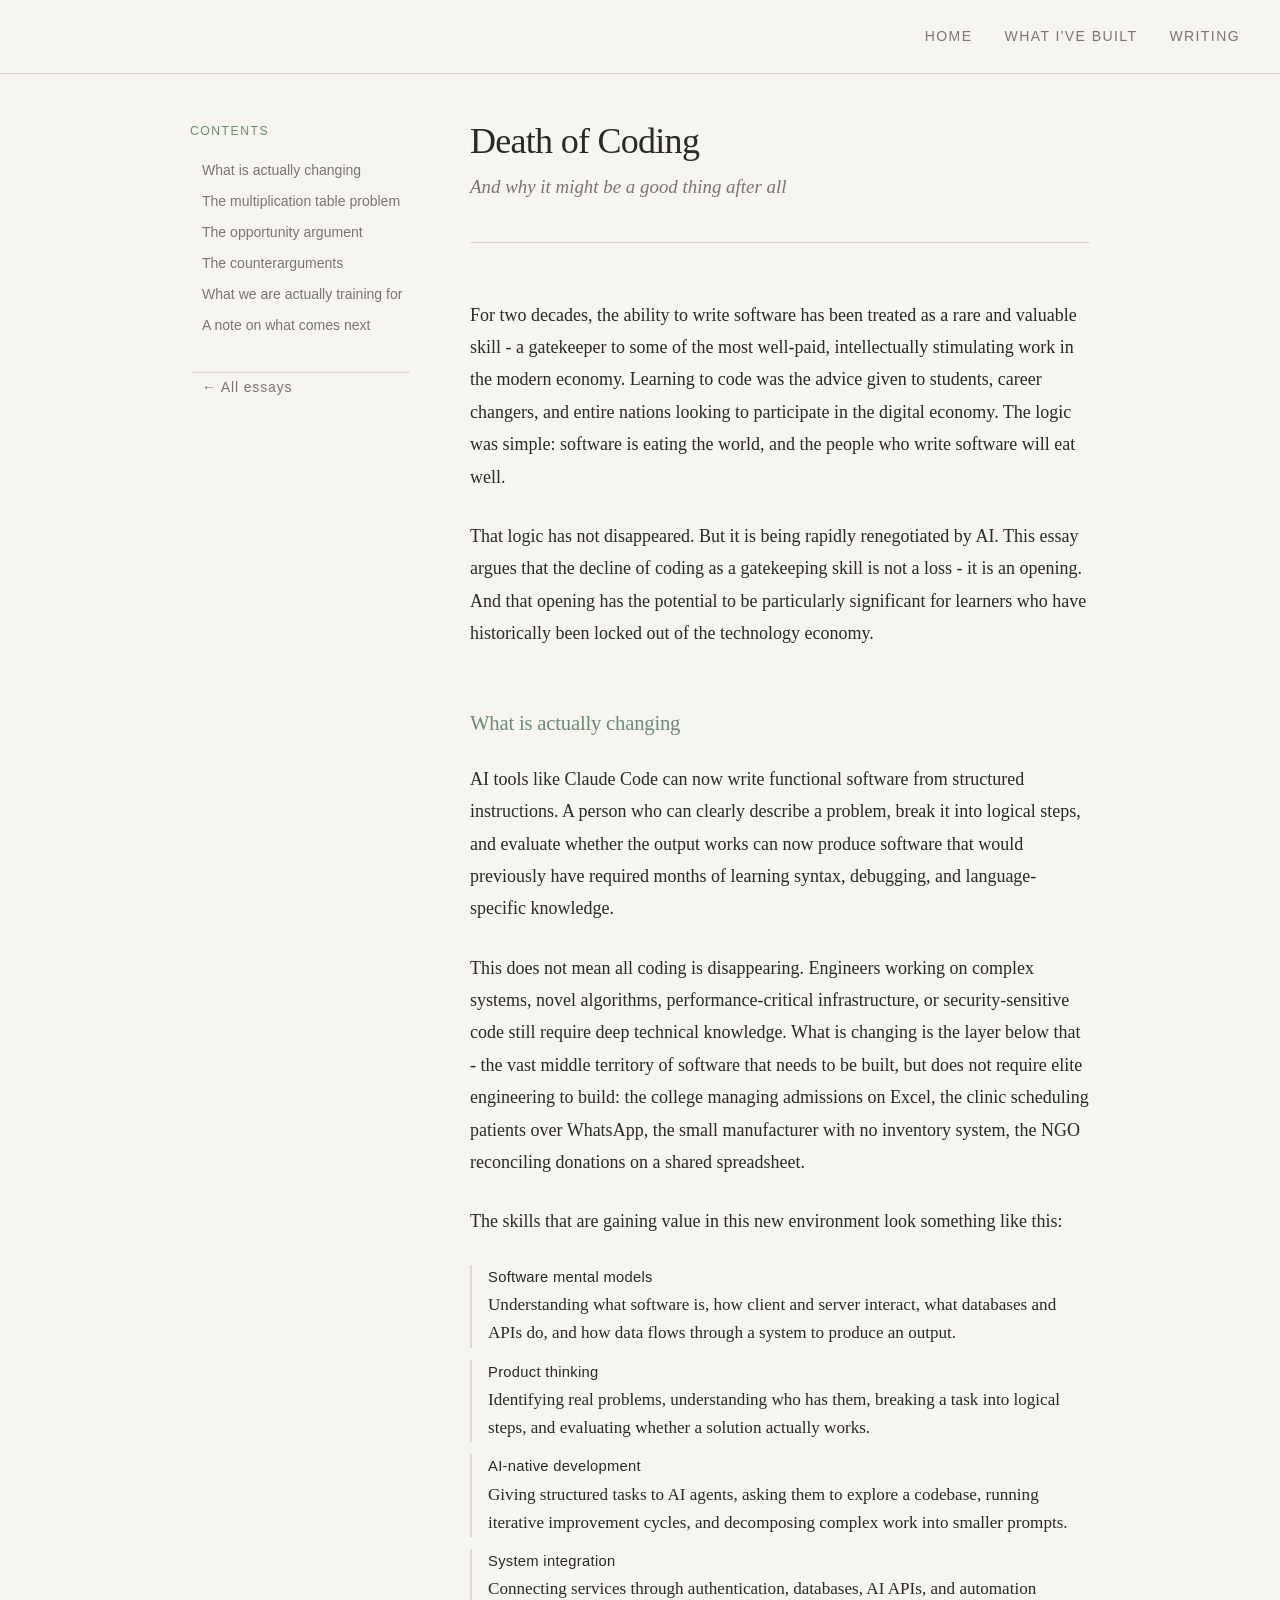
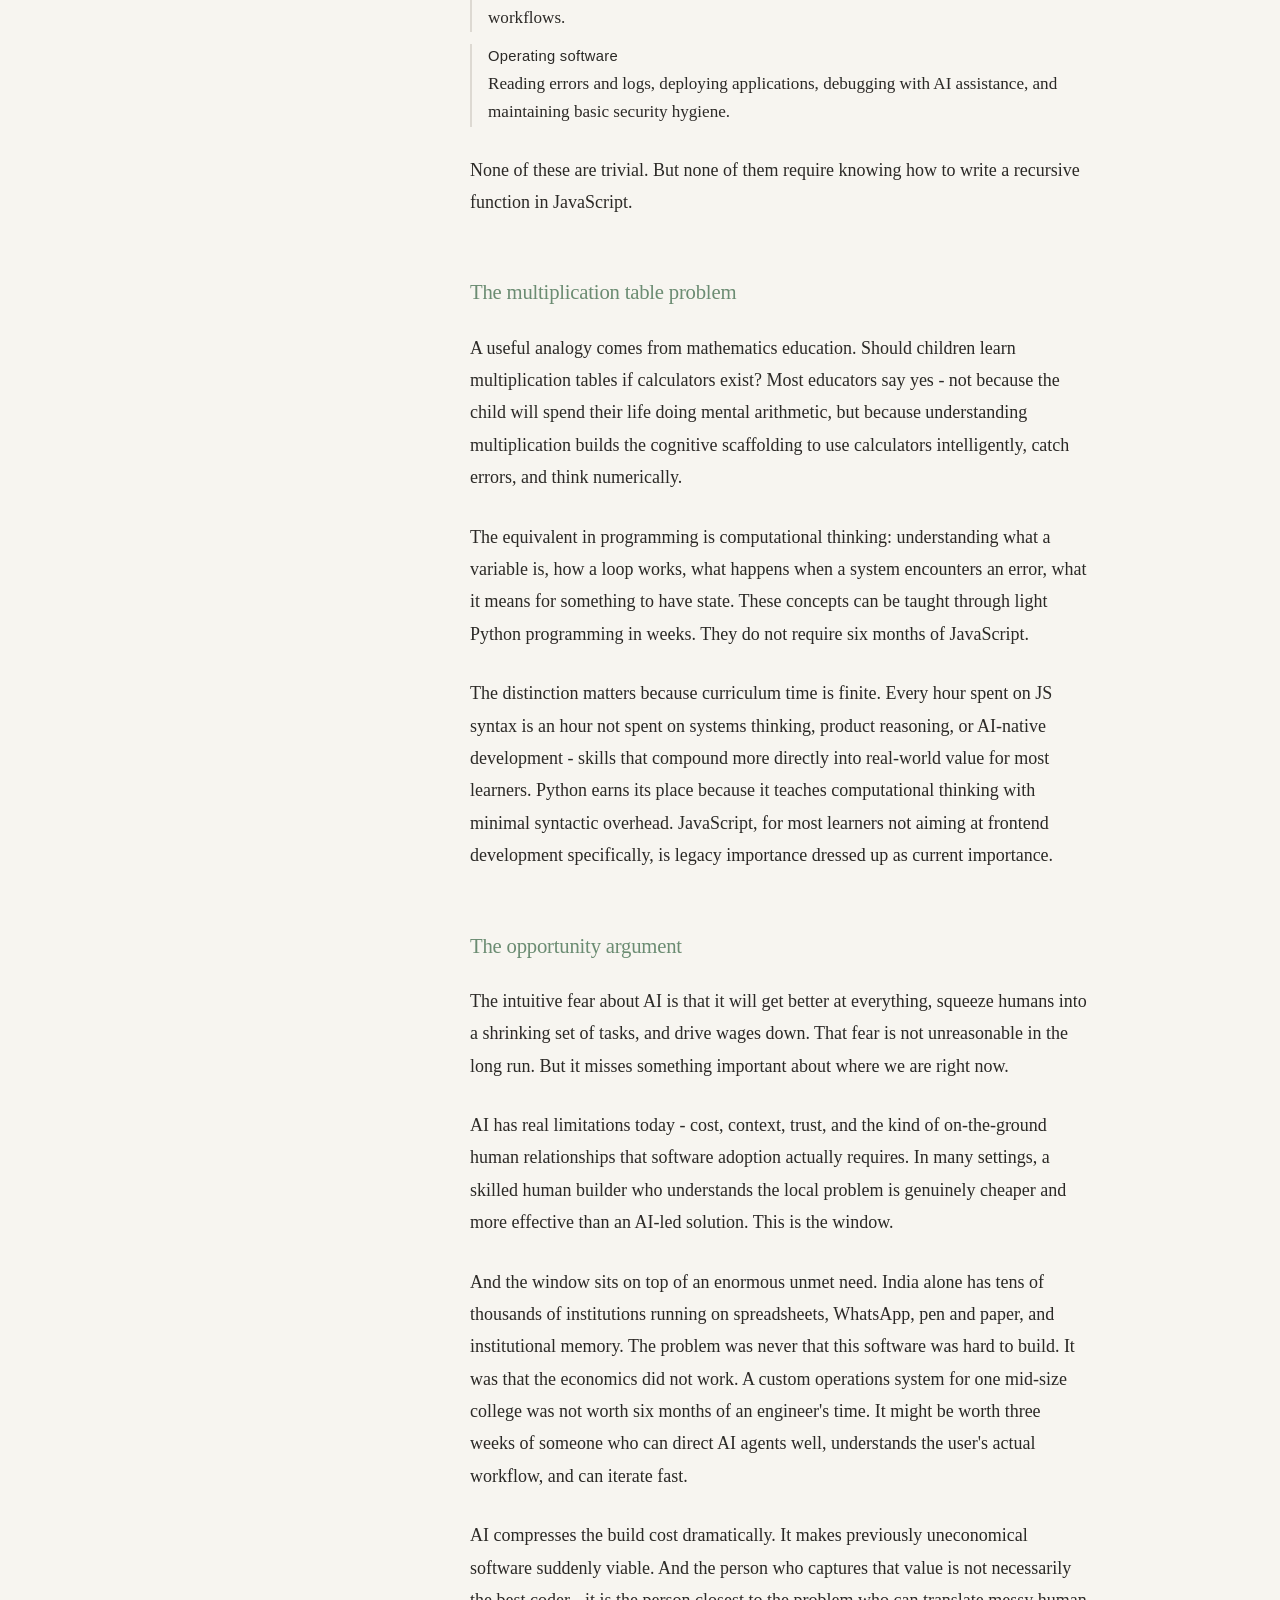
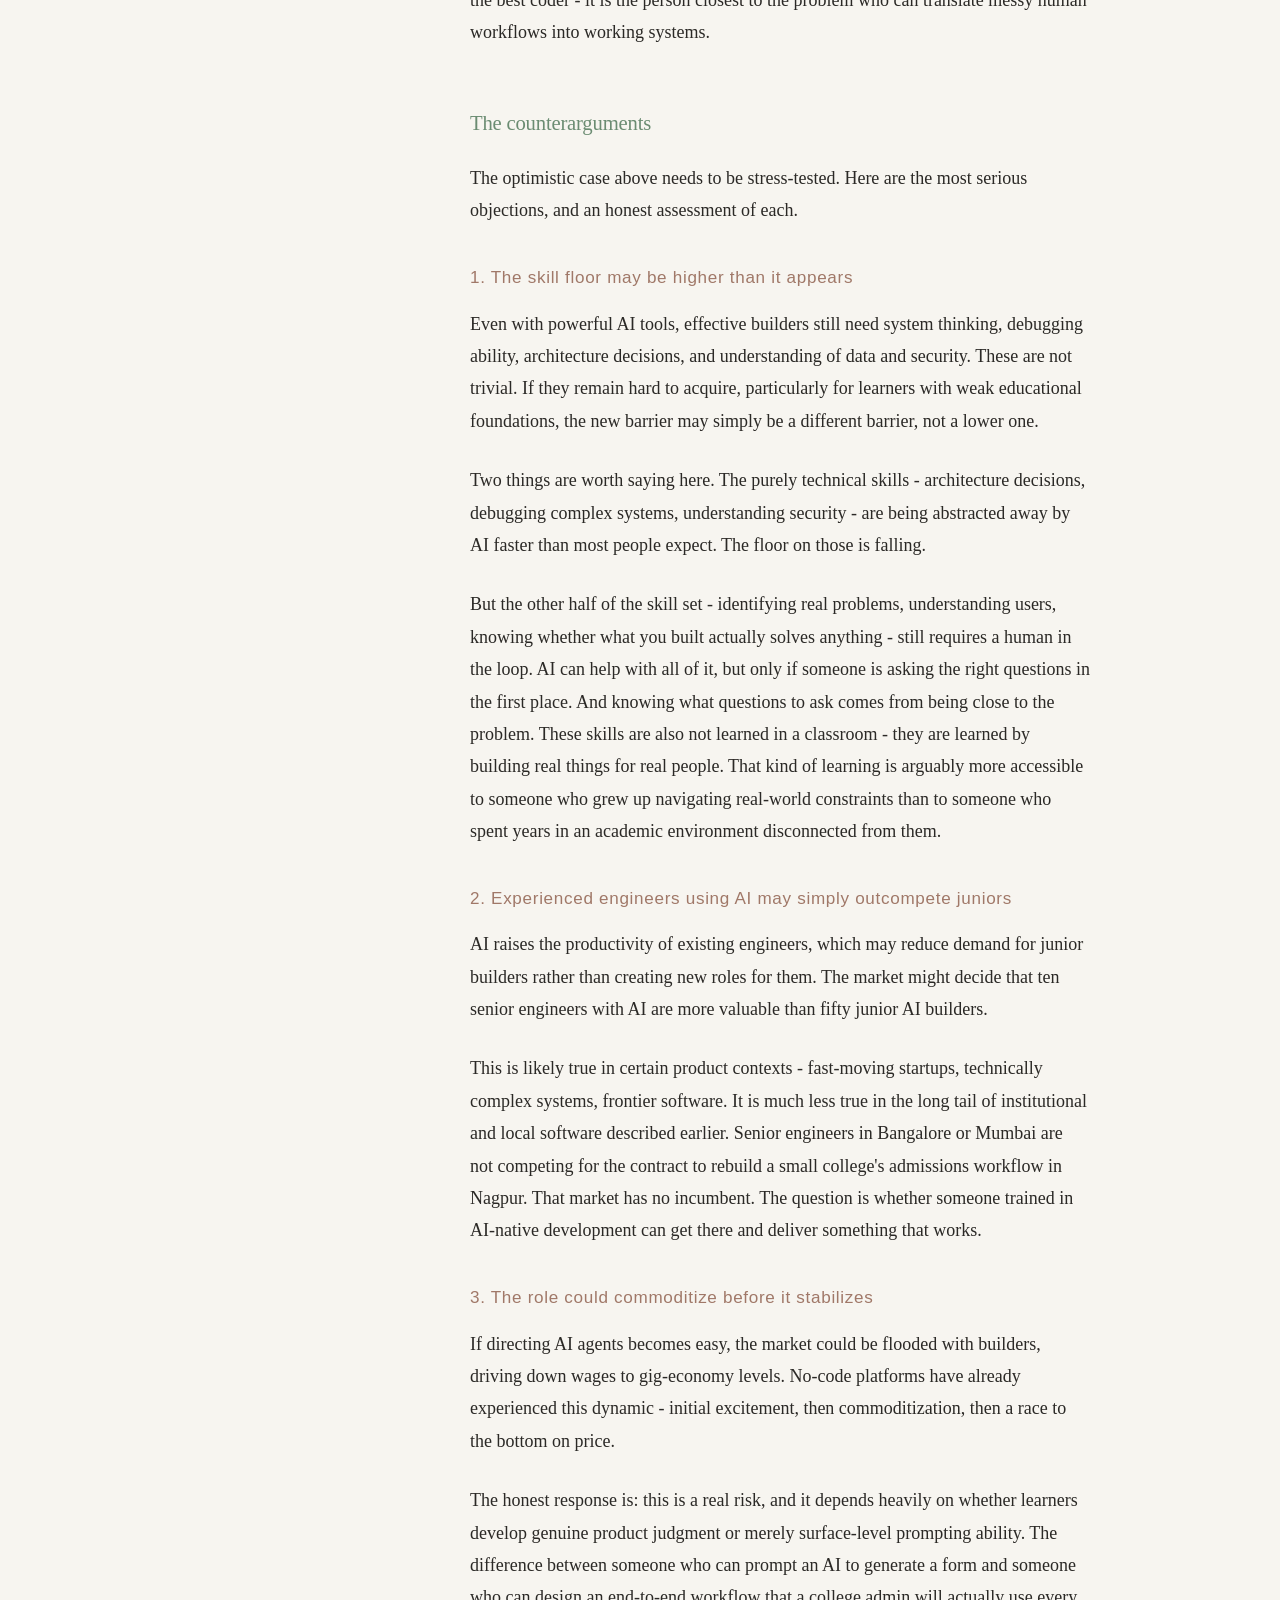
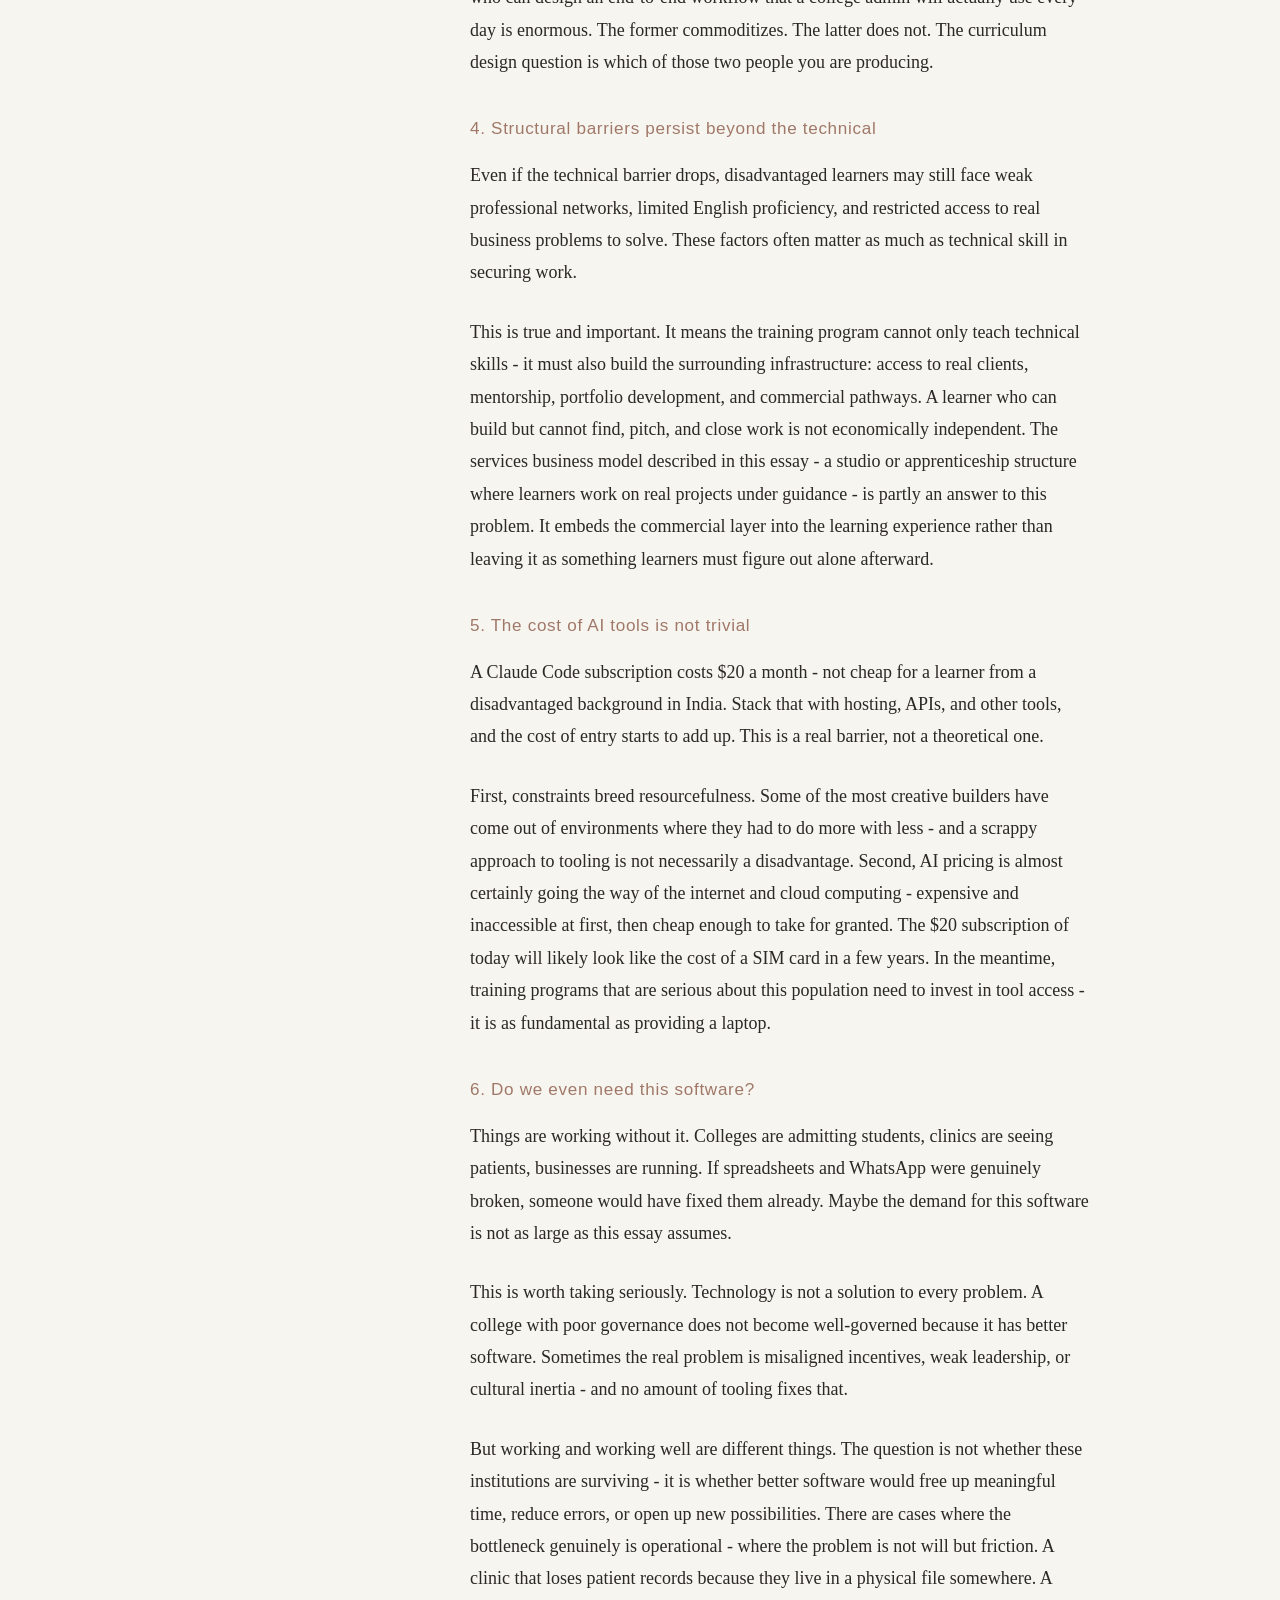
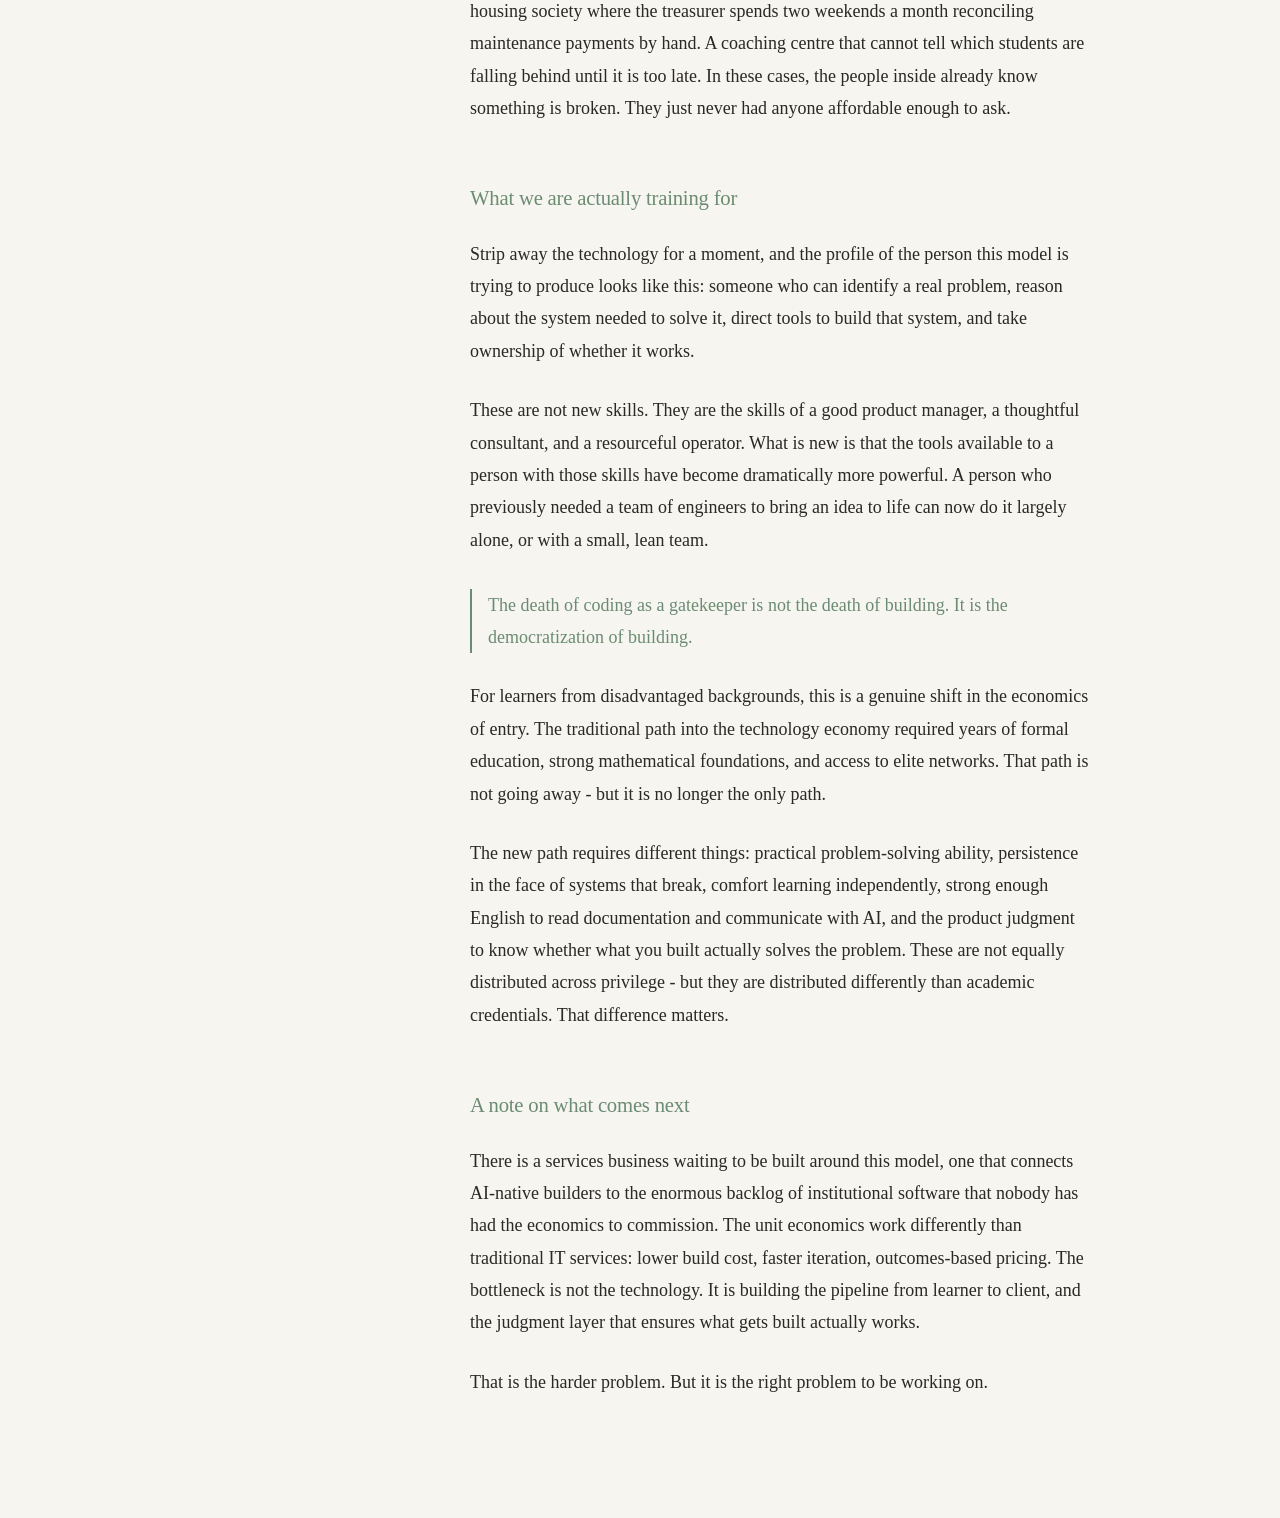
==== writing/death-of-coding.html @ 7e796b21 "Add Writing section with Death of Coding essay - Replace Coming Soon placeholder with essay listing " ====
<!DOCTYPE html>
<html lang="en">
<head>
  <meta charset="UTF-8" />
  <meta name="viewport" content="width=device-width, initial-scale=1.0" />
  <title>Death of Coding - Gayathri Meka</title>
  <link rel="icon" href="data:image/svg+xml,<svg xmlns='http://www.w3.org/2000/svg' viewBox='0 0 100 100'><text y='.9em' font-size='90'>🌏</text></svg>" />
  <style>
    *, *::before, *::after {
      box-sizing: border-box;
      margin: 0;
      padding: 0;
    }

    :root {
      --bg:        #F7F5F0;
      --text:      #2B2926;
      --muted:     #7A7570;
      --accent:    #6B8C72;
      --rule:      #DDD9D2;
      --toc-width: 220px;
      --content-max: 680px;
    }

    html {
      font-size: 18px;
      background: var(--bg);
      color: var(--text);
    }

    body {
      font-family: Georgia, 'Times New Roman', serif;
      line-height: 1.8;
    }

    /* Nav */
    nav {
      position: fixed;
      top: 0;
      left: 0;
      right: 0;
      display: flex;
      justify-content: flex-end;
      align-items: center;
      gap: 32px;
      padding: 24px 40px;
      background: var(--bg);
      border-bottom: 1px solid var(--rule);
      z-index: 100;
    }

    nav a {
      font-family: -apple-system, BlinkMacSystemFont, 'Segoe UI', sans-serif;
      font-size: 0.78rem;
      letter-spacing: 0.1em;
      text-transform: uppercase;
      color: var(--muted);
      text-decoration: none;
      transition: color 0.15s;
    }

    nav a:hover { color: var(--text); }

    .hamburger {
      display: none;
      flex-direction: column;
      gap: 5px;
      cursor: pointer;
      background: none;
      border: none;
      padding: 4px;
    }

    .hamburger span {
      display: block;
      width: 22px;
      height: 1.5px;
      background: var(--text);
      transition: transform 0.2s, opacity 0.2s;
    }

    .hamburger.open span:nth-child(1) { transform: translateY(6.5px) rotate(45deg); }
    .hamburger.open span:nth-child(2) { opacity: 0; }
    .hamburger.open span:nth-child(3) { transform: translateY(-6.5px) rotate(-45deg); }

    .mobile-menu {
      display: none;
      position: fixed;
      top: 0; left: 0; right: 0; bottom: 0;
      background: var(--bg);
      z-index: 99;
      flex-direction: column;
      align-items: center;
      justify-content: center;
      gap: 40px;
    }

    .mobile-menu.open { display: flex; }

    .mobile-menu a {
      font-family: -apple-system, BlinkMacSystemFont, 'Segoe UI', sans-serif;
      font-size: 1.1rem;
      letter-spacing: 0.1em;
      text-transform: uppercase;
      color: var(--muted);
      text-decoration: none;
      transition: color 0.15s;
    }

    .mobile-menu a:hover { color: var(--text); }

    /* Layout */
    .essay-layout {
      display: flex;
      align-items: flex-start;
      max-width: calc(var(--toc-width) + var(--content-max) + 80px);
      margin: 0 auto;
      padding: 120px 40px 120px;
      gap: 60px;
    }

    /* TOC sidebar */
    .toc {
      flex: 0 0 var(--toc-width);
      position: sticky;
      top: 92px;
      max-height: calc(100vh - 112px);
      overflow-y: auto;
    }

    .toc-label {
      font-family: -apple-system, BlinkMacSystemFont, 'Segoe UI', sans-serif;
      font-size: 0.68rem;
      letter-spacing: 0.12em;
      text-transform: uppercase;
      color: var(--accent);
      margin-bottom: 14px;
    }

    .toc ol {
      list-style: none;
      display: flex;
      flex-direction: column;
      gap: 2px;
    }

    .toc a {
      font-family: -apple-system, BlinkMacSystemFont, 'Segoe UI', sans-serif;
      font-size: 0.78rem;
      line-height: 1.5;
      color: var(--muted);
      text-decoration: none;
      display: block;
      padding: 4px 0 4px 10px;
      border-left: 2px solid transparent;
      transition: color 0.15s, border-color 0.15s;
    }

    .toc a:hover { color: var(--text); }

    .toc a.active {
      color: var(--text);
      border-left-color: var(--accent);
    }

    .toc-back {
      display: block;
      font-family: -apple-system, BlinkMacSystemFont, 'Segoe UI', sans-serif;
      font-size: 0.72rem;
      letter-spacing: 0.06em;
      color: var(--muted);
      text-decoration: none;
      margin-top: 32px;
      padding-top: 96px;
      border-top: 1px solid var(--rule);
      transition: color 0.15s;
    }

    .toc-back:hover { color: var(--text); }

    /* Article */
    article {
      flex: 1;
      min-width: 0;
      max-width: var(--content-max);
    }

    .essay-header {
      margin-bottom: 56px;
      padding-bottom: 40px;
      border-bottom: 1px solid var(--rule);
    }

    .essay-header h1 {
      font-size: 2rem;
      font-weight: normal;
      letter-spacing: -0.02em;
      color: var(--text);
      line-height: 1.2;
      margin-bottom: 10px;
    }

    .essay-header .essay-subtitle {
      font-size: 1.05rem;
      color: var(--muted);
      font-style: italic;
      line-height: 1.5;
    }

    /* Body copy */
    .essay-body h2 {
      font-size: 1.15rem;
      font-weight: normal;
      letter-spacing: -0.01em;
      color: var(--accent);
      margin-top: 56px;
      margin-bottom: 20px;
      scroll-margin-top: 100px;
    }

    .essay-body h3 {
      font-family: -apple-system, BlinkMacSystemFont, 'Segoe UI', sans-serif;
      font-size: 0.95rem;
      font-weight: 500;
      letter-spacing: 0.04em;
      color: #A07868;
      margin-top: 36px;
      margin-bottom: 14px;
      scroll-margin-top: 100px;
    }

    .essay-body p {
      margin-bottom: 1.5em;
      color: var(--text);
    }

    .essay-body p:last-child { margin-bottom: 0; }

    .essay-body a {
      color: var(--accent);
      text-decoration: none;
      border-bottom: 1px solid var(--rule);
      transition: border-color 0.15s;
    }

    .essay-body a:hover { border-color: var(--accent); }

    .skill-list {
      list-style: none;
      margin: 0 0 1.5em 0;
      display: flex;
      flex-direction: column;
      gap: 12px;
    }

    .skill-list li {
      padding-left: 16px;
      border-left: 2px solid var(--rule);
      font-size: 0.95rem;
      color: var(--text);
      line-height: 1.65;
    }

    .pullquote {
      padding-left: 16px;
      border-left: 2px solid var(--accent);
      color: var(--accent) !important;
      margin: 1.8em 0;
    }

    .skill-list strong {
      font-family: -apple-system, BlinkMacSystemFont, 'Segoe UI', sans-serif;
      font-size: 0.82rem;
      font-weight: 500;
      letter-spacing: 0.02em;
      display: block;
      margin-bottom: 2px;
      color: var(--text);
    }

    /* Mobile */
    @media (max-width: 860px) {
      .toc { display: none; }

      .essay-layout {
        padding: 100px 24px 80px;
        gap: 0;
      }

      .essay-header h1 { font-size: 1.6rem; }
    }

    @media (max-width: 600px) {
      nav { padding: 20px 24px; }
      nav a:not(.hamburger) { display: none; }
      .hamburger { display: flex; }
      .essay-layout { padding: 88px 20px 80px; }
    }
  </style>
</head>
<body>

  <nav>
    <a href="../index.html">Home</a>
    <a href="../index.html" onclick="sessionStorage.setItem('page','built')">What I've Built</a>
    <a href="../index.html" onclick="sessionStorage.setItem('page','writing')" class="active">Writing</a>
    <button class="hamburger" onclick="toggleMenu()" aria-label="Menu">
      <span></span><span></span><span></span>
    </button>
  </nav>

  <div class="mobile-menu" id="mobileMenu">
    <a href="../index.html" onclick="toggleMenu()">Home</a>
    <a href="../index.html" onclick="sessionStorage.setItem('page','built'); toggleMenu()">What I've Built</a>
    <a href="../index.html" onclick="sessionStorage.setItem('page','writing'); toggleMenu()" class="active">Writing</a>
  </div>

  <div class="essay-layout">

    <aside class="toc" aria-label="Table of contents">
      <p class="toc-label">Contents</p>
      <ol>
        <li><a href="#what-is-changing">What is actually changing</a></li>
        <li><a href="#multiplication">The multiplication table problem</a></li>
        <li><a href="#opportunity">The opportunity argument</a></li>
        <li><a href="#counterarguments">The counterarguments</a></li>
        <li><a href="#training-for">What we are actually training for</a></li>
        <li><a href="#what-comes-next">A note on what comes next</a></li>
      </ol>
      <a class="toc-back" href="../index.html" onclick="sessionStorage.setItem('page','writing')">&#8592; All essays</a>
    </aside>

    <article>
      <header class="essay-header">
        <h1>Death of Coding</h1>
        <p class="essay-subtitle">And why it might be a good thing after all</p>
      </header>

      <div class="essay-body">

        <p>For two decades, the ability to write software has been treated as a rare and valuable skill - a gatekeeper to some of the most well-paid, intellectually stimulating work in the modern economy. Learning to code was the advice given to students, career changers, and entire nations looking to participate in the digital economy. The logic was simple: software is eating the world, and the people who write software will eat well.</p>

        <p>That logic has not disappeared. But it is being rapidly renegotiated by AI. This essay argues that the decline of coding as a gatekeeping skill is not a loss - it is an opening. And that opening has the potential to be particularly significant for learners who have historically been locked out of the technology economy.</p>

        <h2 id="what-is-changing">What is actually changing</h2>

        <p>AI tools like Claude Code can now write functional software from structured instructions. A person who can clearly describe a problem, break it into logical steps, and evaluate whether the output works can now produce software that would previously have required months of learning syntax, debugging, and language-specific knowledge.</p>

        <p>This does not mean all coding is disappearing. Engineers working on complex systems, novel algorithms, performance-critical infrastructure, or security-sensitive code still require deep technical knowledge. What is changing is the layer below that - the vast middle territory of software that needs to be built, but does not require elite engineering to build: the college managing admissions on Excel, the clinic scheduling patients over WhatsApp, the small manufacturer with no inventory system, the NGO reconciling donations on a shared spreadsheet.</p>

        <p>The skills that are gaining value in this new environment look something like this:</p>

        <ul class="skill-list">
          <li><strong>Software mental models</strong> Understanding what software is, how client and server interact, what databases and APIs do, and how data flows through a system to produce an output.</li>
          <li><strong>Product thinking</strong> Identifying real problems, understanding who has them, breaking a task into logical steps, and evaluating whether a solution actually works.</li>
          <li><strong>AI-native development</strong> Giving structured tasks to AI agents, asking them to explore a codebase, running iterative improvement cycles, and decomposing complex work into smaller prompts.</li>
          <li><strong>System integration</strong> Connecting services through authentication, databases, AI APIs, and automation workflows.</li>
          <li><strong>Operating software</strong> Reading errors and logs, deploying applications, debugging with AI assistance, and maintaining basic security hygiene.</li>
        </ul>

        <p>None of these are trivial. But none of them require knowing how to write a recursive function in JavaScript.</p>

        <h2 id="multiplication">The multiplication table problem</h2>

        <p>A useful analogy comes from mathematics education. Should children learn multiplication tables if calculators exist? Most educators say yes - not because the child will spend their life doing mental arithmetic, but because understanding multiplication builds the cognitive scaffolding to use calculators intelligently, catch errors, and think numerically.</p>

        <p>The equivalent in programming is computational thinking: understanding what a variable is, how a loop works, what happens when a system encounters an error, what it means for something to have state. These concepts can be taught through light Python programming in weeks. They do not require six months of JavaScript.</p>

        <p>The distinction matters because curriculum time is finite. Every hour spent on JS syntax is an hour not spent on systems thinking, product reasoning, or AI-native development - skills that compound more directly into real-world value for most learners. Python earns its place because it teaches computational thinking with minimal syntactic overhead. JavaScript, for most learners not aiming at frontend development specifically, is legacy importance dressed up as current importance.</p>

        <h2 id="opportunity">The opportunity argument</h2>

        <p>The intuitive fear about AI is that it will get better at everything, squeeze humans into a shrinking set of tasks, and drive wages down. That fear is not unreasonable in the long run. But it misses something important about where we are right now.</p>

        <p>AI has real limitations today - cost, context, trust, and the kind of on-the-ground human relationships that software adoption actually requires. In many settings, a skilled human builder who understands the local problem is genuinely cheaper and more effective than an AI-led solution. This is the window.</p>

        <p>And the window sits on top of an enormous unmet need. India alone has tens of thousands of institutions running on spreadsheets, WhatsApp, pen and paper, and institutional memory. The problem was never that this software was hard to build. It was that the economics did not work. A custom operations system for one mid-size college was not worth six months of an engineer's time. It might be worth three weeks of someone who can direct AI agents well, understands the user's actual workflow, and can iterate fast.</p>

        <p>AI compresses the build cost dramatically. It makes previously uneconomical software suddenly viable. And the person who captures that value is not necessarily the best coder - it is the person closest to the problem who can translate messy human workflows into working systems.</p>

        <h2 id="counterarguments">The counterarguments</h2>

        <p>The optimistic case above needs to be stress-tested. Here are the most serious objections, and an honest assessment of each.</p>

        <h3>1. The skill floor may be higher than it appears</h3>

        <p>Even with powerful AI tools, effective builders still need system thinking, debugging ability, architecture decisions, and understanding of data and security. These are not trivial. If they remain hard to acquire, particularly for learners with weak educational foundations, the new barrier may simply be a different barrier, not a lower one.</p>

        <p>Two things are worth saying here. The purely technical skills - architecture decisions, debugging complex systems, understanding security - are being abstracted away by AI faster than most people expect. The floor on those is falling.</p>

        <p>But the other half of the skill set - identifying real problems, understanding users, knowing whether what you built actually solves anything - still requires a human in the loop. AI can help with all of it, but only if someone is asking the right questions in the first place. And knowing what questions to ask comes from being close to the problem. These skills are also not learned in a classroom - they are learned by building real things for real people. That kind of learning is arguably more accessible to someone who grew up navigating real-world constraints than to someone who spent years in an academic environment disconnected from them.</p>

        <h3>2. Experienced engineers using AI may simply outcompete juniors</h3>

        <p>AI raises the productivity of existing engineers, which may reduce demand for junior builders rather than creating new roles for them. The market might decide that ten senior engineers with AI are more valuable than fifty junior AI builders.</p>

        <p>This is likely true in certain product contexts - fast-moving startups, technically complex systems, frontier software. It is much less true in the long tail of institutional and local software described earlier. Senior engineers in Bangalore or Mumbai are not competing for the contract to rebuild a small college's admissions workflow in Nagpur. That market has no incumbent. The question is whether someone trained in AI-native development can get there and deliver something that works.</p>

        <h3>3. The role could commoditize before it stabilizes</h3>

        <p>If directing AI agents becomes easy, the market could be flooded with builders, driving down wages to gig-economy levels. No-code platforms have already experienced this dynamic - initial excitement, then commoditization, then a race to the bottom on price.</p>

        <p>The honest response is: this is a real risk, and it depends heavily on whether learners develop genuine product judgment or merely surface-level prompting ability. The difference between someone who can prompt an AI to generate a form and someone who can design an end-to-end workflow that a college admin will actually use every day is enormous. The former commoditizes. The latter does not. The curriculum design question is which of those two people you are producing.</p>

        <h3>4. Structural barriers persist beyond the technical</h3>

        <p>Even if the technical barrier drops, disadvantaged learners may still face weak professional networks, limited English proficiency, and restricted access to real business problems to solve. These factors often matter as much as technical skill in securing work.</p>

        <p>This is true and important. It means the training program cannot only teach technical skills - it must also build the surrounding infrastructure: access to real clients, mentorship, portfolio development, and commercial pathways. A learner who can build but cannot find, pitch, and close work is not economically independent. The services business model described in this essay - a studio or apprenticeship structure where learners work on real projects under guidance - is partly an answer to this problem. It embeds the commercial layer into the learning experience rather than leaving it as something learners must figure out alone afterward.</p>

        <h3>5. The cost of AI tools is not trivial</h3>

        <p>A Claude Code subscription costs $20 a month - not cheap for a learner from a disadvantaged background in India. Stack that with hosting, APIs, and other tools, and the cost of entry starts to add up. This is a real barrier, not a theoretical one.</p>

        <p>First, constraints breed resourcefulness. Some of the most creative builders have come out of environments where they had to do more with less - and a scrappy approach to tooling is not necessarily a disadvantage. Second, AI pricing is almost certainly going the way of the internet and cloud computing - expensive and inaccessible at first, then cheap enough to take for granted. The $20 subscription of today will likely look like the cost of a SIM card in a few years. In the meantime, training programs that are serious about this population need to invest in tool access - it is as fundamental as providing a laptop.</p>

        <h3>6. Do we even need this software?</h3>

        <p>Things are working without it. Colleges are admitting students, clinics are seeing patients, businesses are running. If spreadsheets and WhatsApp were genuinely broken, someone would have fixed them already. Maybe the demand for this software is not as large as this essay assumes.</p>

        <p>This is worth taking seriously. Technology is not a solution to every problem. A college with poor governance does not become well-governed because it has better software. Sometimes the real problem is misaligned incentives, weak leadership, or cultural inertia - and no amount of tooling fixes that.</p>

        <p>But working and working well are different things. The question is not whether these institutions are surviving - it is whether better software would free up meaningful time, reduce errors, or open up new possibilities. There are cases where the bottleneck genuinely is operational - where the problem is not will but friction. A clinic that loses patient records because they live in a physical file somewhere. A housing society where the treasurer spends two weekends a month reconciling maintenance payments by hand. A coaching centre that cannot tell which students are falling behind until it is too late. In these cases, the people inside already know something is broken. They just never had anyone affordable enough to ask.</p>

        <h2 id="training-for">What we are actually training for</h2>

        <p>Strip away the technology for a moment, and the profile of the person this model is trying to produce looks like this: someone who can identify a real problem, reason about the system needed to solve it, direct tools to build that system, and take ownership of whether it works.</p>

        <p>These are not new skills. They are the skills of a good product manager, a thoughtful consultant, and a resourceful operator. What is new is that the tools available to a person with those skills have become dramatically more powerful. A person who previously needed a team of engineers to bring an idea to life can now do it largely alone, or with a small, lean team.</p>

        <p class="pullquote">The death of coding as a gatekeeper is not the death of building. It is the democratization of building.</p>

        <p>For learners from disadvantaged backgrounds, this is a genuine shift in the economics of entry. The traditional path into the technology economy required years of formal education, strong mathematical foundations, and access to elite networks. That path is not going away - but it is no longer the only path.</p>

        <p>The new path requires different things: practical problem-solving ability, persistence in the face of systems that break, comfort learning independently, strong enough English to read documentation and communicate with AI, and the product judgment to know whether what you built actually solves the problem. These are not equally distributed across privilege - but they are distributed differently than academic credentials. That difference matters.</p>

        <h2 id="what-comes-next">A note on what comes next</h2>

        <p>There is a services business waiting to be built around this model, one that connects AI-native builders to the enormous backlog of institutional software that nobody has had the economics to commission. The unit economics work differently than traditional IT services: lower build cost, faster iteration, outcomes-based pricing. The bottleneck is not the technology. It is building the pipeline from learner to client, and the judgment layer that ensures what gets built actually works.</p>

        <p>That is the harder problem. But it is the right problem to be working on.</p>

      </div>
    </article>

  </div>

  <script>
    function toggleMenu() {
      document.getElementById('mobileMenu').classList.toggle('open');
      document.querySelector('.hamburger').classList.toggle('open');
    }

    // Active TOC section on scroll
    const sections = document.querySelectorAll('.essay-body h2[id]');
    const tocLinks = document.querySelectorAll('.toc a[href^="#"]');

    function updateActiveToc() {
      let current = null;
      sections.forEach(section => {
        if (section.getBoundingClientRect().top <= 120) current = section.id;
      });
      tocLinks.forEach(link => {
        link.classList.toggle('active', link.getAttribute('href') === '#' + current);
      });
    }

    window.addEventListener('scroll', updateActiveToc, { passive: true });
    updateActiveToc();

    tocLinks.forEach(link => {
      link.addEventListener('click', e => {
        const target = document.getElementById(link.getAttribute('href').slice(1));
        if (target) { e.preventDefault(); target.scrollIntoView({ behavior: 'smooth', block: 'start' }); }
      });
    });
  </script>

</body>
</html>
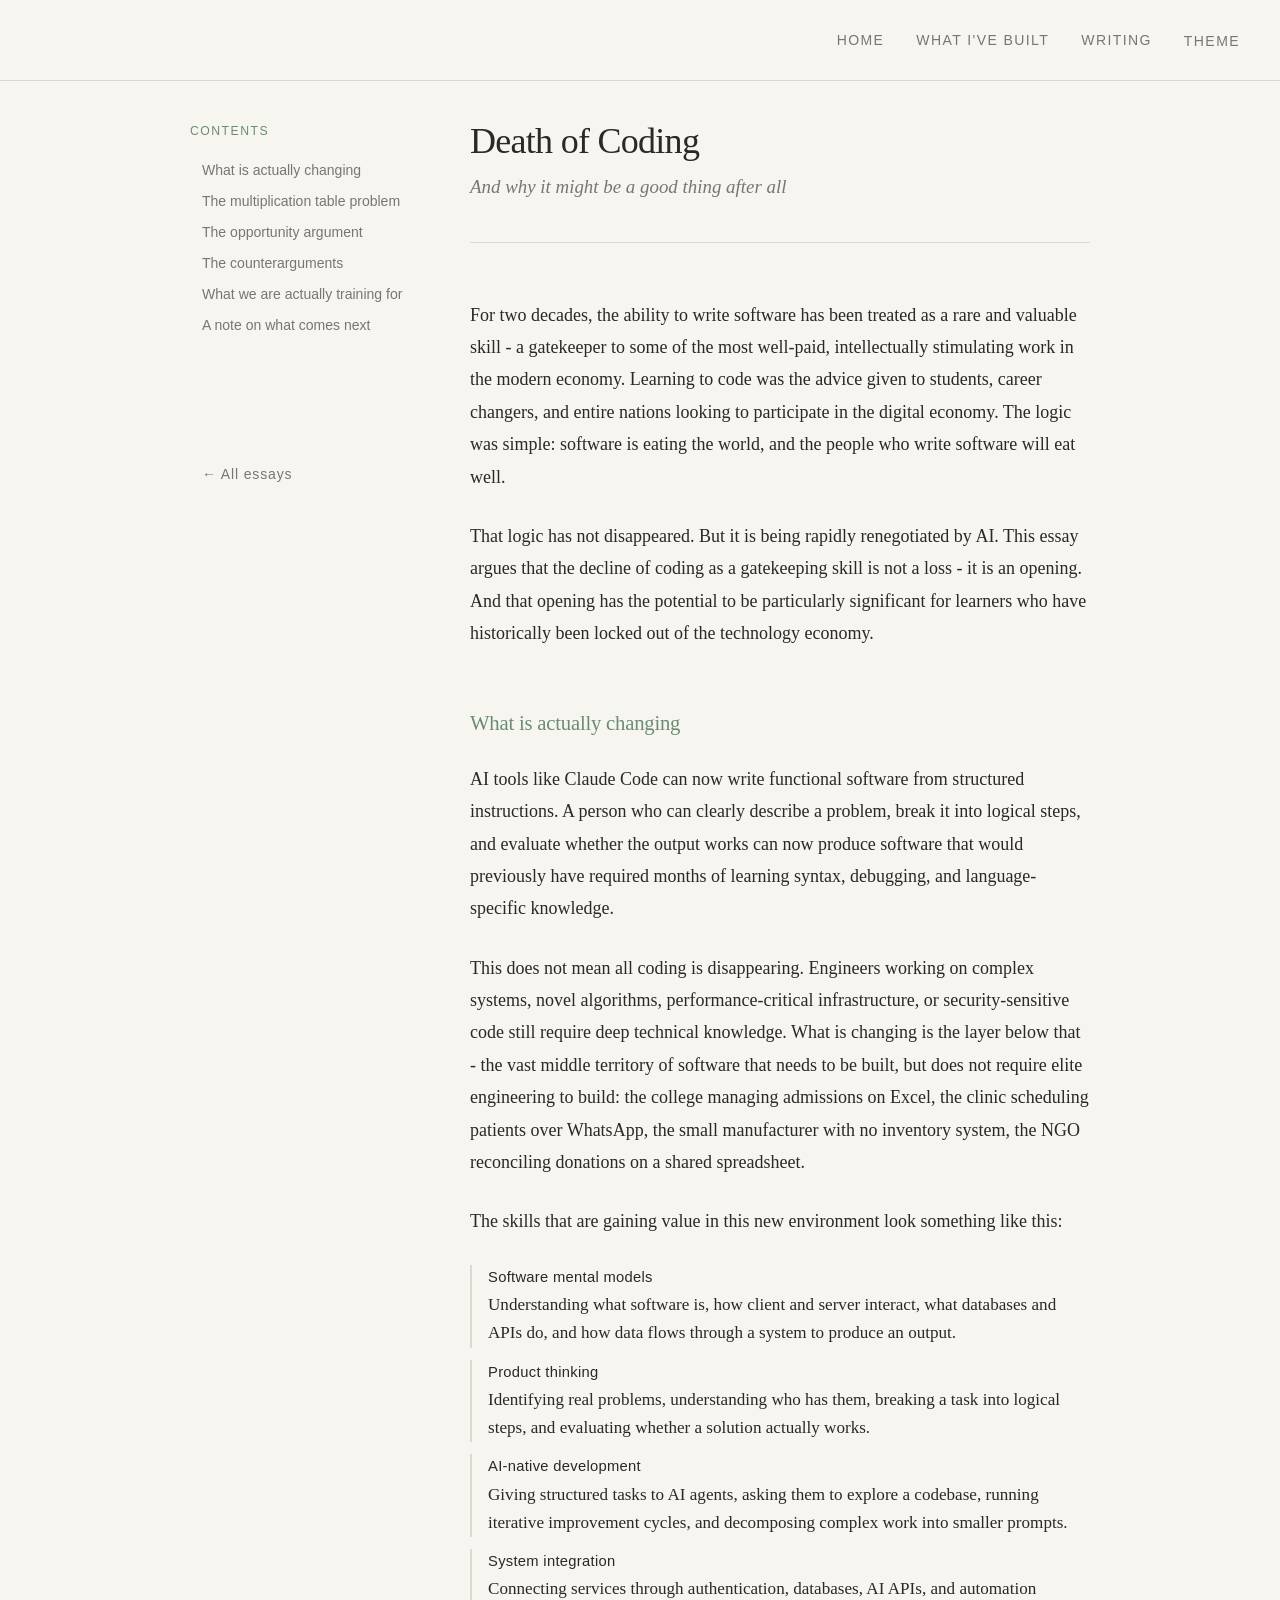
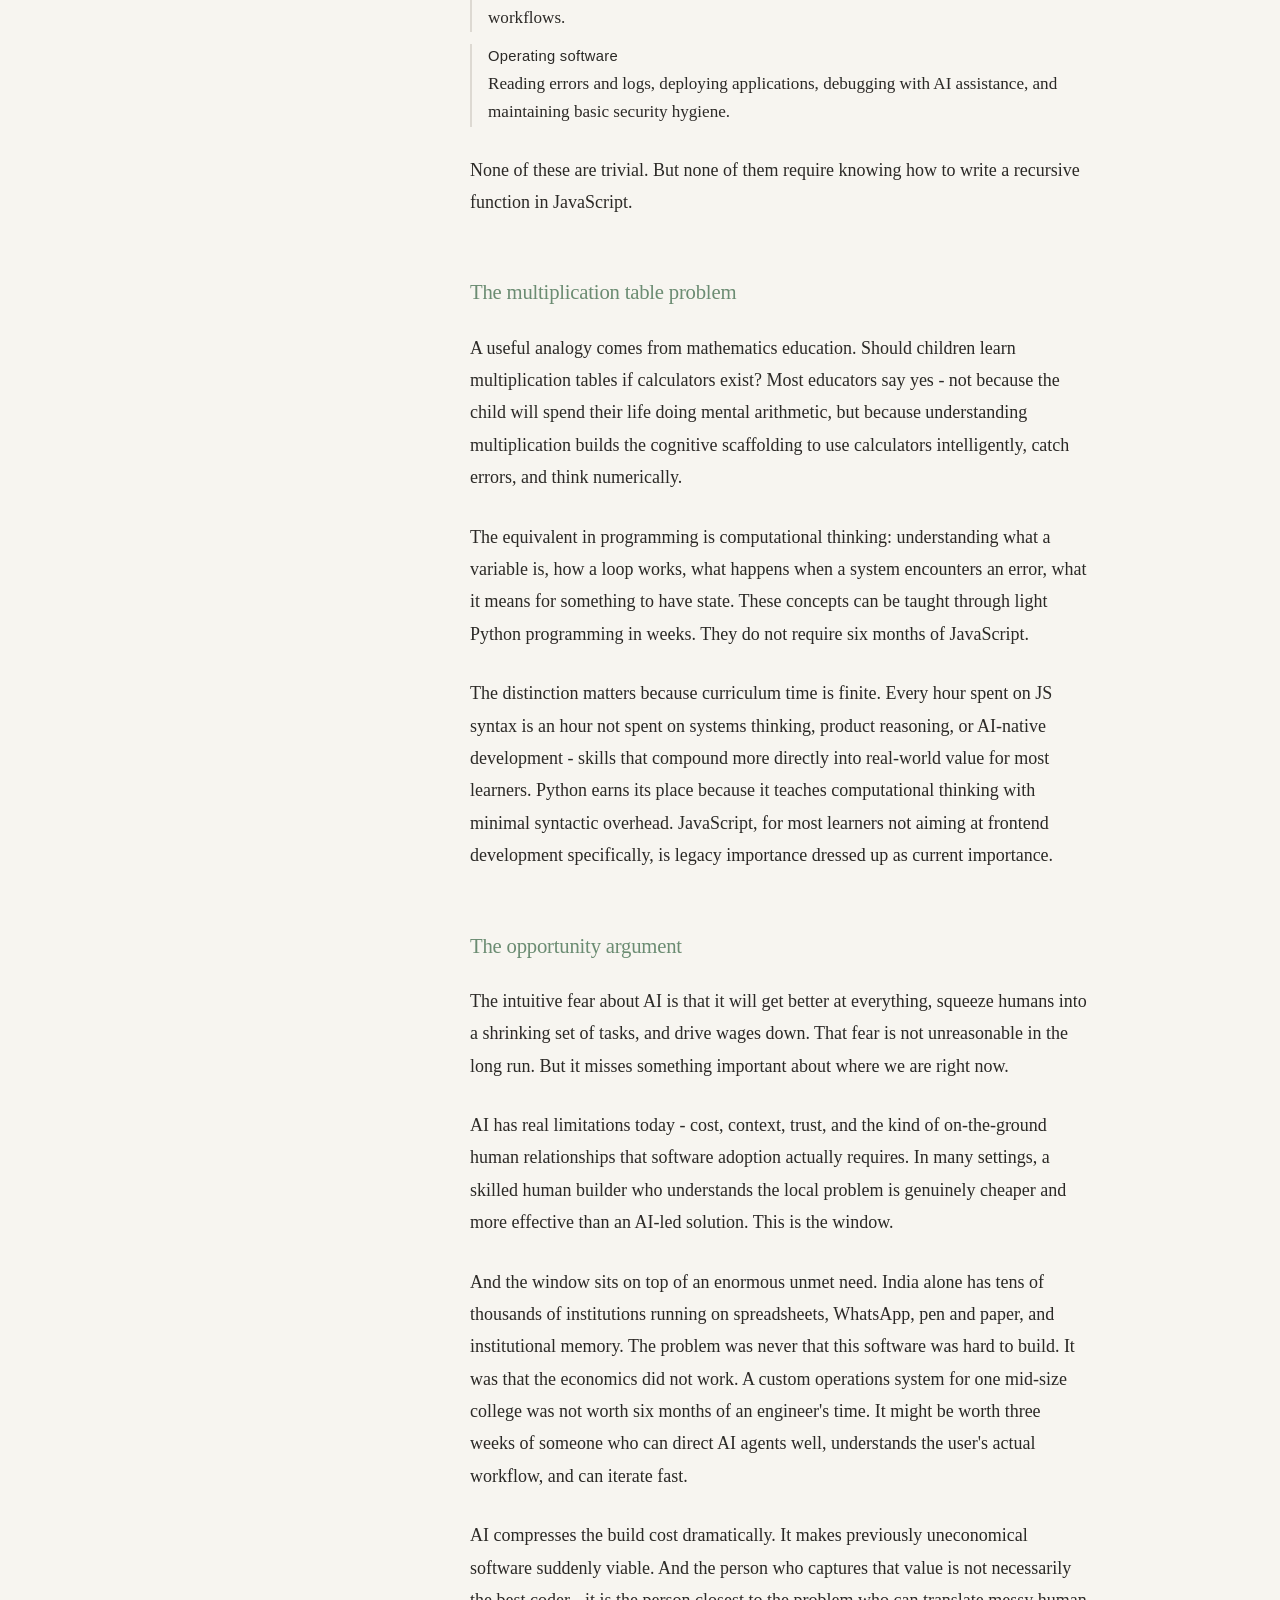
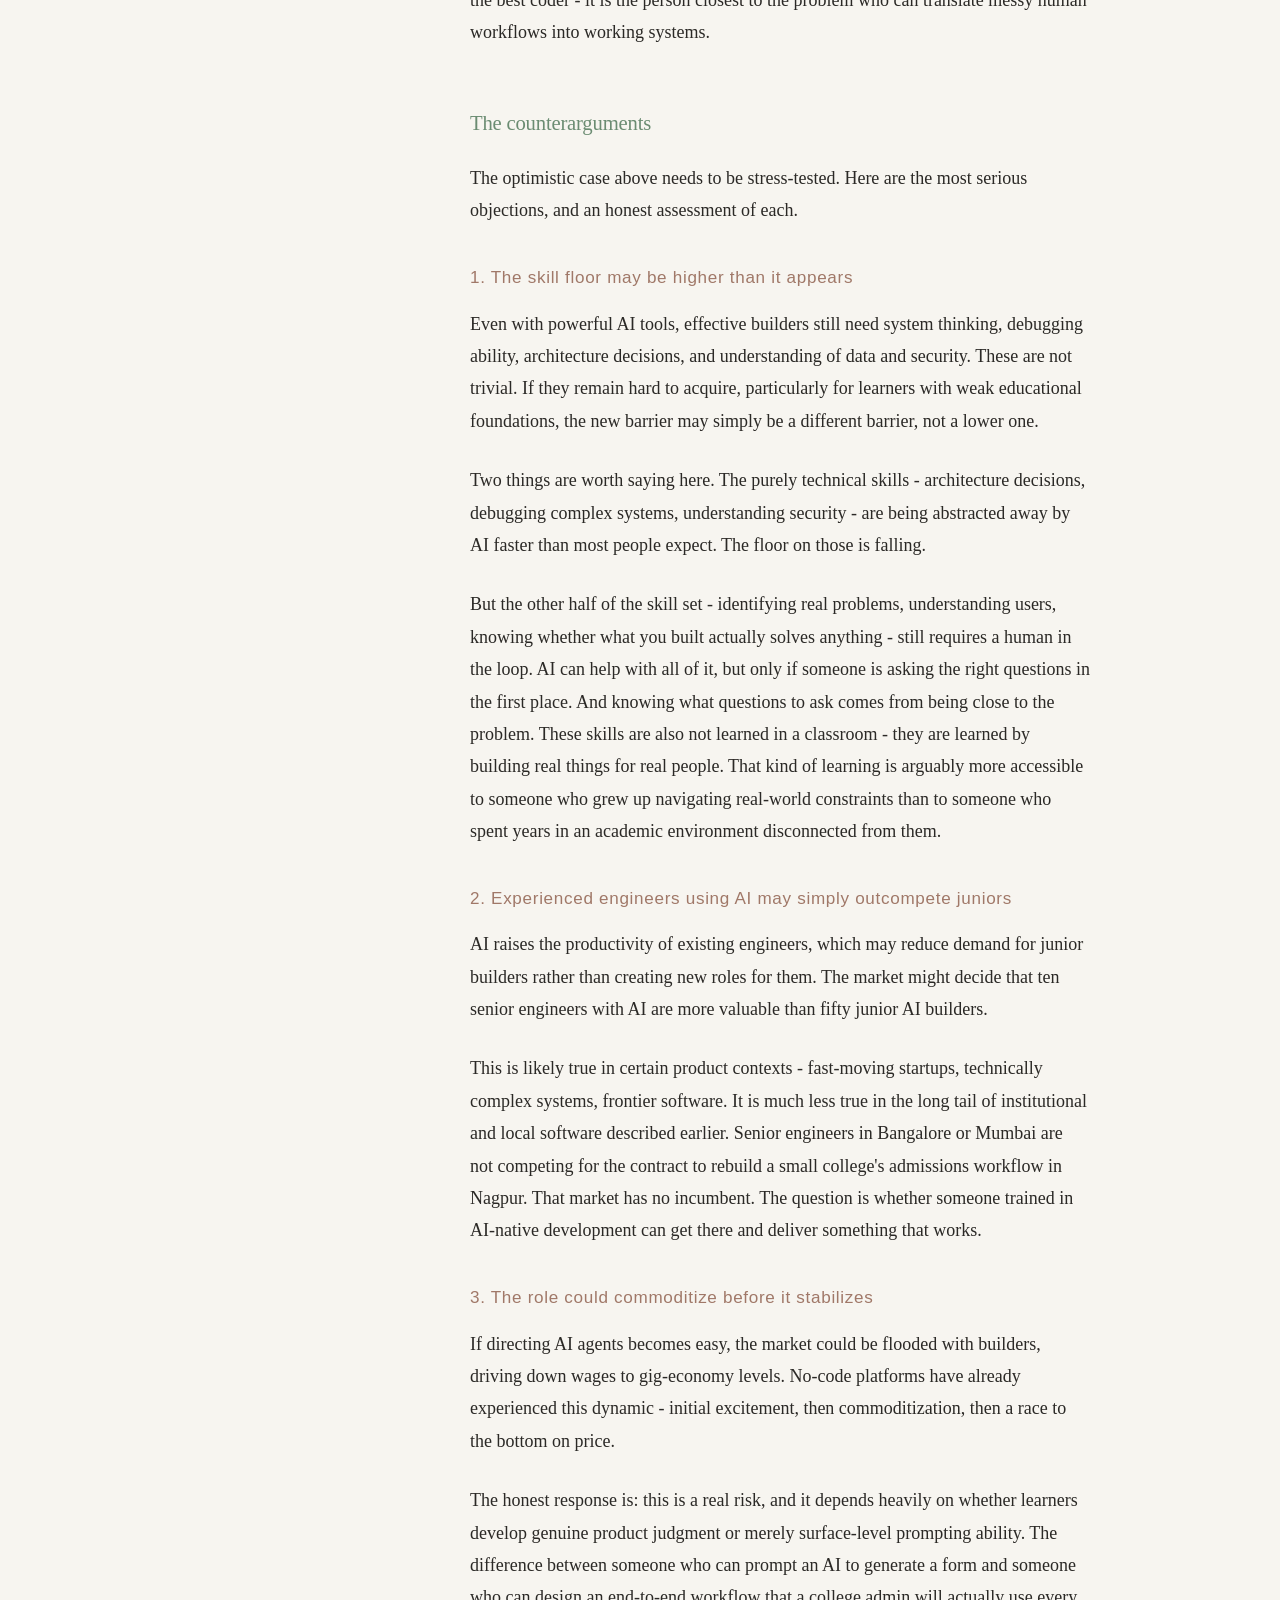
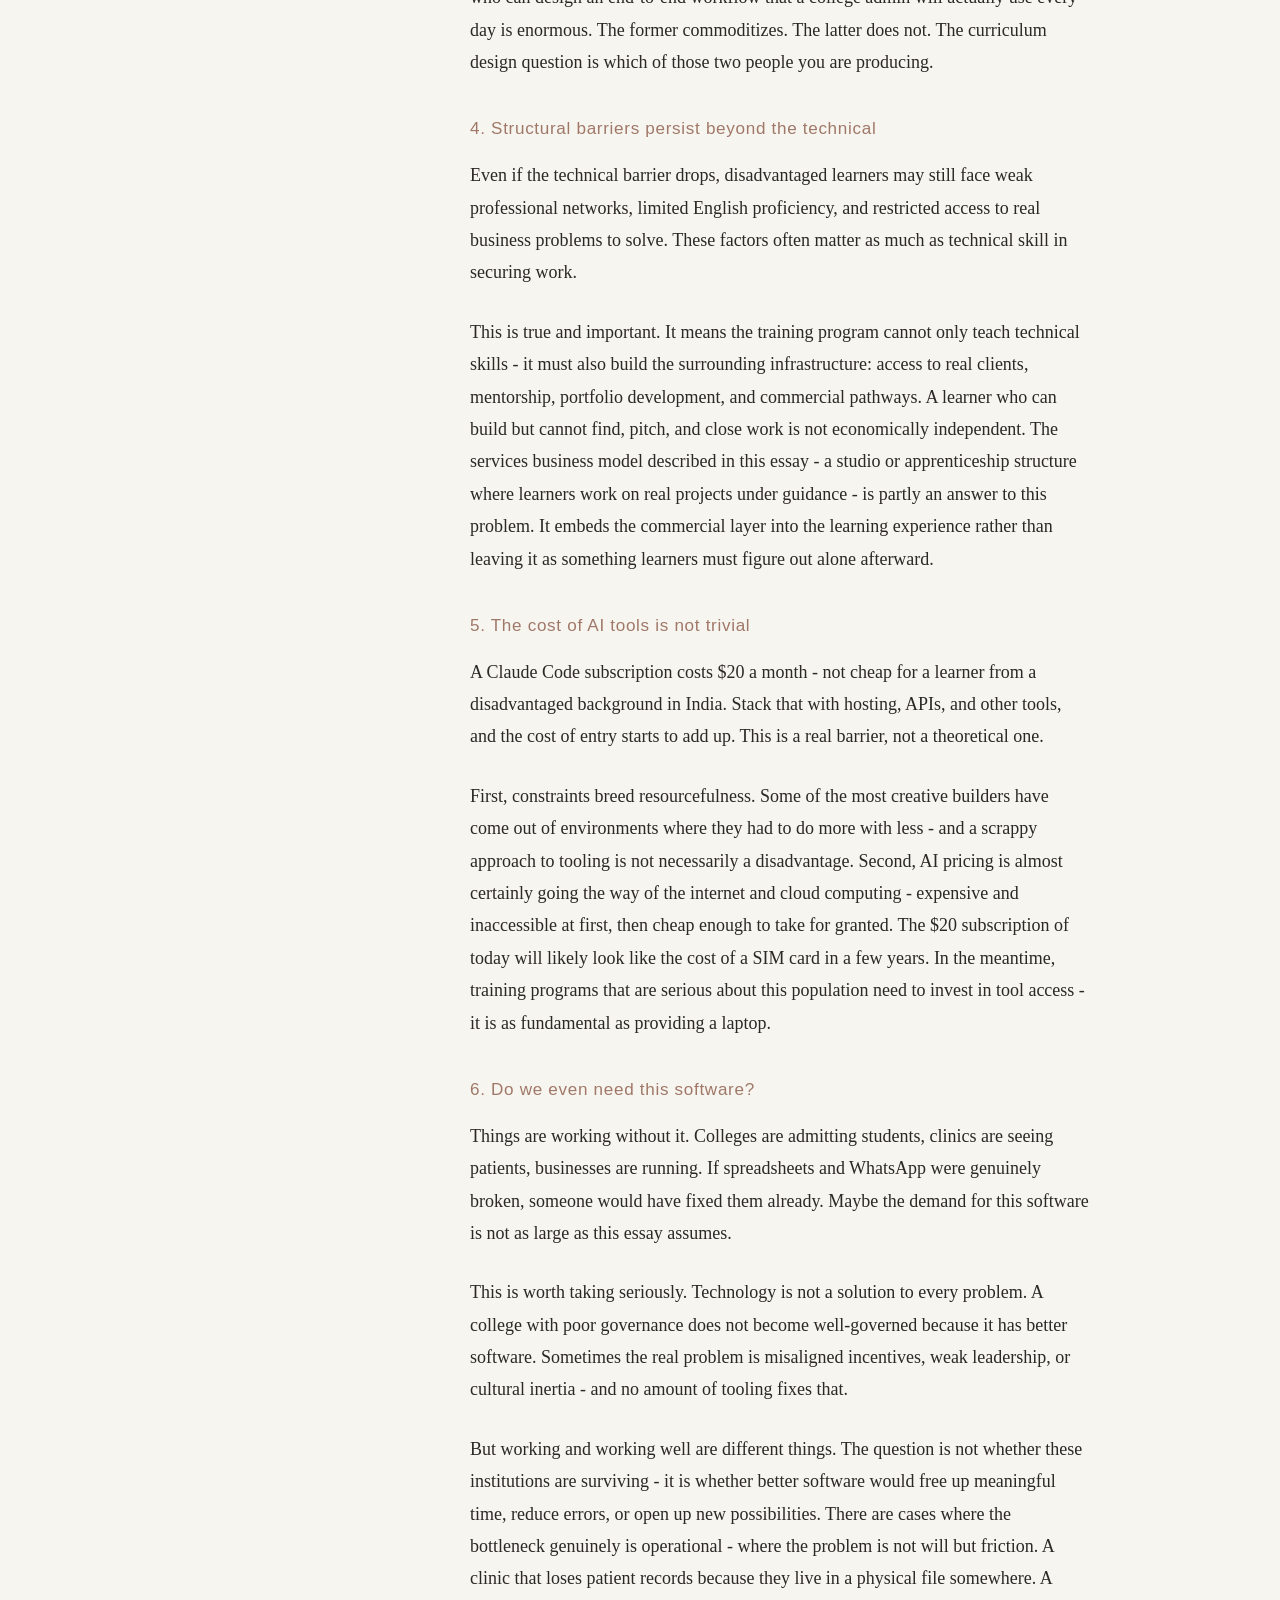
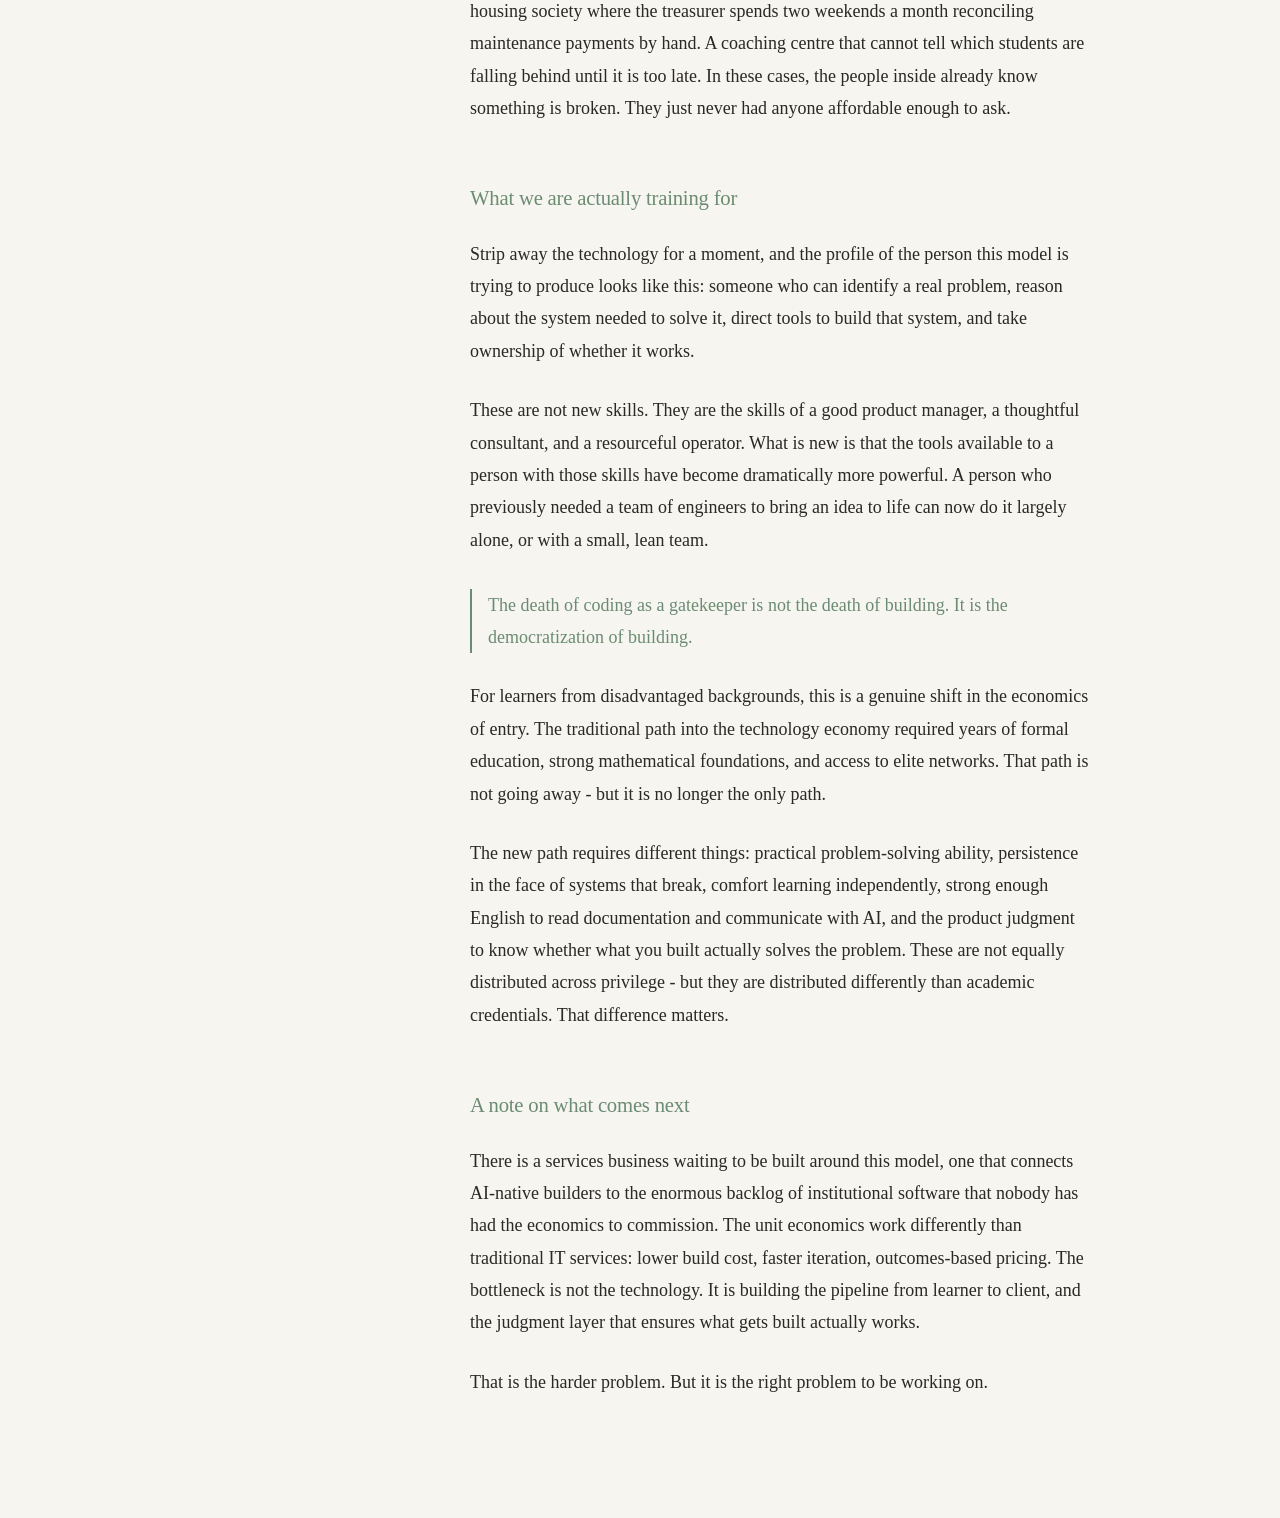
==== commit fb897bb5: "Move theme picker into nav as a tab; add themes and scripts - Theme picker is now a "Theme" tab in t" ====
--- a/writing/death-of-coding.html
+++ b/writing/death-of-coding.html
@@ -170,9 +170,8 @@
       letter-spacing: 0.06em;
       color: var(--muted);
       text-decoration: none;
-      margin-top: 32px;
-      padding-top: 96px;
-      border-top: 1px solid var(--rule);
+      margin-top: 120px;
+      padding-top: 24px;
       transition: color 0.15s;
     }
 
@@ -292,11 +291,14 @@
 
     @media (max-width: 600px) {
       nav { padding: 20px 24px; }
-      nav a:not(.hamburger) { display: none; }
+      nav a:not(.hamburger),
+      nav .theme-picker { display: none; }
       .hamburger { display: flex; }
       .essay-layout { padding: 88px 20px 80px; }
     }
   </style>
+  <link rel="stylesheet" href="../styles/themes.css">
+  <script>(function(){var t=localStorage.getItem('theme');if(t)document.documentElement.setAttribute('data-theme',t);})()</script>
 </head>
 <body>
 
@@ -304,6 +306,14 @@
     <a href="../index.html">Home</a>
     <a href="../index.html" onclick="sessionStorage.setItem('page','built')">What I've Built</a>
     <a href="../index.html" onclick="sessionStorage.setItem('page','writing')" class="active">Writing</a>
+    <div class="theme-picker" id="themePicker">
+      <button class="theme-tab" id="themeTab" aria-label="Change theme">Theme</button>
+      <div class="theme-options">
+        <button class="swatch" data-theme="simple">simple</button>
+        <button class="swatch" data-theme="playful">playful</button>
+        <button class="swatch" data-theme="loud">loud</button>
+      </div>
+    </div>
     <button class="hamburger" onclick="toggleMenu()" aria-label="Menu">
       <span></span><span></span><span></span>
     </button>
@@ -313,6 +323,11 @@
     <a href="../index.html" onclick="toggleMenu()">Home</a>
     <a href="../index.html" onclick="sessionStorage.setItem('page','built'); toggleMenu()">What I've Built</a>
     <a href="../index.html" onclick="sessionStorage.setItem('page','writing'); toggleMenu()" class="active">Writing</a>
+    <div class="mobile-theme-row">
+      <button class="swatch" data-theme="simple">simple</button>
+      <button class="swatch" data-theme="playful">playful</button>
+      <button class="swatch" data-theme="loud">loud</button>
+    </div>
   </div>
 
   <div class="essay-layout">
@@ -476,5 +491,7 @@
     });
   </script>
 
+  <script src="../scripts/theme.js"></script>
+
 </body>
 </html>
--- a/styles/themes.css
+++ b/styles/themes.css
@@ -0,0 +1,433 @@
+/* ================================================
+   Themes — gayathrimeka.com
+   ================================================ */
+
+/* ── Simple (default) ─────────────────────────── */
+html[data-theme="simple"],
+html:not([data-theme]) {
+  --bg:     #F7F5F0;
+  --text:   #2B2926;
+  --muted:  #7A7570;
+  --accent: #6B8C72;
+  --rule:   #DDD9D2;
+}
+
+/* ── Playful ──────────────────────────────────── */
+html[data-theme="playful"] {
+  --bg:     #FFF9F0;
+  --text:   #1A1A1A;
+  --muted:  #888888;
+  --accent: #FF6B6B;
+  --rule:   #FFD0CA;
+}
+
+/* Dot-grid background */
+html[data-theme="playful"] body {
+  background-image: radial-gradient(circle, rgba(255, 107, 107, 0.12) 1.5px, transparent 1.5px);
+  background-size: 24px 24px;
+}
+
+/* Nav */
+html[data-theme="playful"] nav a:nth-child(1) { color: #FF6B6B; }
+html[data-theme="playful"] nav a:nth-child(2) { color: #FB923C; }
+html[data-theme="playful"] nav a:nth-child(3) { color: #A855F7; }
+html[data-theme="playful"] nav { border-bottom-color: var(--rule); }
+
+/* Index - section headings (Caveat loaded dynamically) */
+html[data-theme="playful"] .page header h1 {
+  font-family: 'Caveat', cursive;
+  font-size: 3rem;
+  font-weight: 700;
+  letter-spacing: 0;
+  color: #FF6B6B;
+}
+html[data-theme="playful"] .page header h1::after {
+  content: ' ✦';
+  color: #4ECDC4;
+  font-size: 0.75em;
+  vertical-align: middle;
+}
+
+html[data-theme="playful"] .section-label { color: #EC4899; font-weight: 600; }
+
+/* Index - timeline */
+html[data-theme="playful"] .timeline .org   { color: #4ECDC4; }
+html[data-theme="playful"] .timeline .years { color: #A855F7; }
+html[data-theme="playful"] .timeline li            { border-top-style: dashed; }
+html[data-theme="playful"] .timeline li:last-child { border-bottom-style: dashed; }
+html[data-theme="playful"] .timeline li:nth-child(1) { border-top-color: #FF6B6B; }
+html[data-theme="playful"] .timeline li:nth-child(2) { border-top-color: #4ECDC4; }
+html[data-theme="playful"] .timeline li:nth-child(3) { border-top-color: #A855F7; }
+html[data-theme="playful"] .timeline li:nth-child(4) { border-top-color: #FB923C; }
+
+/* Index - project cards (colorful left bar, no dividers) */
+html[data-theme="playful"] .project {
+  border-top: none;
+  border-left: 3px solid;
+  padding-left: 18px;
+  padding-top: 20px;
+  padding-bottom: 20px;
+}
+html[data-theme="playful"] .project:last-of-type { border-bottom: none; }
+html[data-theme="playful"] .project:nth-of-type(1) { border-left-color: #FF6B6B; }
+html[data-theme="playful"] .project:nth-of-type(2) { border-left-color: #4ECDC4; }
+html[data-theme="playful"] .project:nth-of-type(3) { border-left-color: #A855F7; }
+html[data-theme="playful"] .project:nth-of-type(4) { border-left-color: #FB923C; }
+html[data-theme="playful"] .project:nth-of-type(5) { border-left-color: #EC4899; }
+html[data-theme="playful"] .project:nth-of-type(6) { border-left-color: #22C55E; }
+
+html[data-theme="playful"] .project-name {
+  font-family: 'Caveat', cursive;
+  font-size: 1.6rem;
+  font-weight: 700;
+  text-decoration: none;
+}
+html[data-theme="playful"] .project:nth-of-type(1) .project-name { color: #FF6B6B !important; }
+html[data-theme="playful"] .project:nth-of-type(2) .project-name { color: #4ECDC4 !important; }
+html[data-theme="playful"] .project:nth-of-type(3) .project-name { color: #A855F7 !important; }
+html[data-theme="playful"] .project:nth-of-type(4) .project-name { color: #FB923C !important; }
+html[data-theme="playful"] .project:nth-of-type(5) .project-name { color: #EC4899 !important; }
+html[data-theme="playful"] .project:nth-of-type(6) .project-name { color: #22C55E !important; }
+
+/* Index - essay title */
+html[data-theme="playful"] .essay-title {
+  text-decoration: underline wavy var(--accent);
+  border-bottom: none;
+  font-family: 'Caveat', cursive;
+  font-size: 1.3rem;
+}
+
+/* Essay pages - header */
+html[data-theme="playful"] .essay-header {
+  border-bottom: 2px dashed #FFBAB3;
+}
+html[data-theme="playful"] .essay-header h1 {
+  font-family: 'Caveat', cursive;
+  font-size: 3rem;
+  font-weight: 700;
+  letter-spacing: 0;
+  color: #FF6B6B;
+}
+html[data-theme="playful"] .essay-header h1::after {
+  content: ' ✦';
+  color: #4ECDC4;
+  font-size: 0.7em;
+  vertical-align: middle;
+}
+
+/* Decorative cluster before essay body */
+html[data-theme="playful"] .essay-body::before {
+  content: '✿  ✦  ✿';
+  display: block;
+  text-align: right;
+  color: #FFBAB3;
+  font-size: 0.7rem;
+  letter-spacing: 6px;
+  margin-bottom: 28px;
+}
+
+/* Rotating h2 colours in Caveat */
+html[data-theme="playful"] .essay-body h2 {
+  font-family: 'Caveat', cursive;
+  font-size: 1.8rem;
+  font-weight: 700;
+  letter-spacing: 0;
+  margin-top: 48px;
+}
+html[data-theme="playful"] .essay-body h2:nth-of-type(1) { color: #FF6B6B; }
+html[data-theme="playful"] .essay-body h2:nth-of-type(2) { color: #4ECDC4; }
+html[data-theme="playful"] .essay-body h2:nth-of-type(3) { color: #A855F7; }
+html[data-theme="playful"] .essay-body h2:nth-of-type(4) { color: #FB923C; }
+html[data-theme="playful"] .essay-body h2:nth-of-type(5) { color: #EC4899; }
+html[data-theme="playful"] .essay-body h2:nth-of-type(6) { color: #22C55E; }
+
+/* Wavy underline on essay links */
+html[data-theme="playful"] .essay-body a {
+  text-decoration: underline wavy #FF6B6B;
+  border-bottom: none;
+}
+
+/* Pullquote */
+html[data-theme="playful"] .pullquote {
+  border-left-color: #A855F7;
+  color: #A855F7 !important;
+}
+
+/* TOC */
+html[data-theme="playful"] .toc a.active {
+  color: #FF6B6B;
+  border-left-color: #FF6B6B;
+}
+html[data-theme="playful"] .toc-label { color: #FF6B6B; }
+
+
+/* ── Loud ─────────────────────────────────────── */
+html[data-theme="loud"] {
+  --bg:     #0D0D0D;
+  --text:   #F0F0F0;
+  --muted:  #666666;
+  --accent: #FFE600;
+  --rule:   #252525;
+}
+
+/* Thick yellow nav border */
+html[data-theme="loud"] nav {
+  border-bottom: 3px solid var(--accent);
+}
+
+/* Index - huge bold section headings */
+html[data-theme="loud"] .page header h1 {
+  font-size: 2.8rem;
+  font-weight: 700;
+  letter-spacing: -0.03em;
+}
+
+/* Index - projects with yellow left bar, no dividers */
+html[data-theme="loud"] .project {
+  border-top: none;
+  border-left: 3px solid var(--accent);
+  padding-left: 20px;
+}
+html[data-theme="loud"] .project:last-of-type { border-bottom: none; }
+
+html[data-theme="loud"] .project-name {
+  color: var(--accent) !important;
+  text-decoration-color: rgba(255, 230, 0, 0.3) !important;
+}
+html[data-theme="loud"] .project-name:hover {
+  text-decoration-color: var(--accent) !important;
+}
+
+/* Index - timeline */
+html[data-theme="loud"] .timeline .years { color: var(--accent); }
+
+/* Index - essay title */
+html[data-theme="loud"] .essay-title:hover { color: var(--accent); }
+
+/* Essay pages - giant ghost quotation mark */
+html[data-theme="loud"] .essay-header { position: relative; }
+html[data-theme="loud"] .essay-header::before {
+  content: '\201C';
+  position: absolute;
+  top: -10px;
+  left: -24px;
+  font-size: 10rem;
+  line-height: 1;
+  color: var(--accent);
+  opacity: 0.12;
+  font-family: Georgia, serif;
+  pointer-events: none;
+  user-select: none;
+}
+
+/* Big bold h1 with yellow underline */
+html[data-theme="loud"] .essay-header h1 {
+  font-size: 3rem;
+  font-weight: 700;
+  letter-spacing: -0.03em;
+  line-height: 1.1;
+  text-decoration: underline;
+  text-decoration-color: var(--accent);
+  text-underline-offset: 8px;
+  text-decoration-thickness: 4px;
+}
+
+/* Uppercase tracked h2 */
+html[data-theme="loud"] .essay-body h2 {
+  font-family: -apple-system, BlinkMacSystemFont, 'Segoe UI', sans-serif;
+  font-size: 0.68rem;
+  font-weight: 700;
+  text-transform: uppercase;
+  letter-spacing: 0.18em;
+  color: var(--accent);
+  margin-top: 64px;
+}
+
+/* Yellow links */
+html[data-theme="loud"] .essay-body a {
+  color: var(--accent);
+  border-bottom-color: rgba(255, 230, 0, 0.35);
+}
+
+/* Pullquote */
+html[data-theme="loud"] .pullquote {
+  border-left-color: var(--accent);
+  color: var(--accent) !important;
+}
+
+/* TOC */
+html[data-theme="loud"] .toc a.active {
+  color: var(--accent);
+  border-left-color: var(--accent);
+}
+html[data-theme="loud"] .toc-label { color: var(--accent); }
+
+
+/* ================================================
+   Playful — background blobs
+   ================================================ */
+
+html[data-theme="playful"] body::before {
+  content: '';
+  position: fixed;
+  top: -100px;
+  right: -100px;
+  width: 420px;
+  height: 420px;
+  border-radius: 60% 40% 70% 30% / 50% 60% 40% 50%;
+  background: linear-gradient(135deg,
+    rgba(255, 107, 107, 0.18),
+    rgba(78, 205, 196, 0.14),
+    rgba(168, 85, 247, 0.12));
+  pointer-events: none;
+  z-index: 0;
+}
+
+html[data-theme="playful"] body::after {
+  content: '';
+  position: fixed;
+  bottom: -100px;
+  left: -100px;
+  width: 360px;
+  height: 360px;
+  border-radius: 40% 60% 30% 70% / 60% 40% 70% 30%;
+  background: linear-gradient(135deg,
+    rgba(251, 146, 60, 0.15),
+    rgba(34, 197, 94, 0.12),
+    rgba(78, 205, 196, 0.14));
+  pointer-events: none;
+  z-index: 0;
+}
+
+/* ================================================
+   Loud — background geometry
+   ================================================ */
+
+html[data-theme="loud"] body::before {
+  content: '';
+  position: fixed;
+  top: 0;
+  right: 0;
+  width: 0;
+  height: 0;
+  border-style: solid;
+  border-width: 0 280px 280px 0;
+  border-color: transparent rgba(255, 230, 0, 0.07) transparent transparent;
+  pointer-events: none;
+  z-index: 0;
+}
+
+html[data-theme="loud"] body::after {
+  content: '';
+  position: fixed;
+  bottom: 0;
+  left: 0;
+  right: 0;
+  height: 3px;
+  background: linear-gradient(90deg,
+    transparent 0%,
+    rgba(255, 230, 0, 0.5) 30%,
+    rgba(255, 230, 0, 0.5) 70%,
+    transparent 100%);
+  pointer-events: none;
+  z-index: 0;
+}
+
+/* ================================================
+   Theme Picker — floating icon
+   ================================================ */
+
+.theme-picker {
+  position: relative;
+  z-index: 101;
+}
+
+.theme-tab {
+  font-family: -apple-system, BlinkMacSystemFont, 'Segoe UI', sans-serif;
+  font-size: 0.78rem;
+  letter-spacing: 0.1em;
+  text-transform: uppercase;
+  color: var(--muted);
+  background: none;
+  border: none;
+  cursor: pointer;
+  padding: 0;
+  transition: color 0.15s;
+  width: auto;
+  height: auto;
+  border-radius: 0;
+  box-shadow: none;
+  display: inline;
+}
+
+.theme-tab:hover,
+.theme-picker.open .theme-tab {
+  color: var(--text);
+}
+
+/* Dropdown — opens downward */
+.theme-options {
+  display: none;
+  flex-direction: column;
+  position: absolute;
+  top: calc(100% + 8px);
+  right: 0;
+  background: var(--bg);
+  border: 1px solid var(--rule);
+  border-radius: 8px;
+  overflow: hidden;
+  box-shadow: 0 4px 24px rgba(0, 0, 0, 0.12);
+  min-width: 120px;
+}
+
+.theme-picker.open .theme-options { display: flex; }
+
+.swatch {
+  display: flex;
+  align-items: center;
+  gap: 8px;
+  padding: 10px 16px;
+  border: none;
+  border-bottom: 1px solid var(--rule);
+  background: transparent;
+  cursor: pointer;
+  font-family: -apple-system, BlinkMacSystemFont, 'Segoe UI', sans-serif;
+  font-size: 0.72rem;
+  letter-spacing: 0.07em;
+  color: var(--muted);
+  transition: color 0.15s, background 0.15s;
+  text-align: left;
+  white-space: nowrap;
+  width: 100%;
+}
+
+.swatch:last-child { border-bottom: none; }
+.swatch:hover      { color: var(--text); }
+.swatch.active     { color: var(--text); background: var(--rule); }
+
+.swatch::before {
+  content: '';
+  display: block;
+  width: 7px;
+  height: 7px;
+  border-radius: 50%;
+  flex-shrink: 0;
+}
+
+.swatch[data-theme="simple"]::before  { background: #C8BEB4; }
+.swatch[data-theme="playful"]::before { background: conic-gradient(#FF6B6B 0deg, #4ECDC4 90deg, #A855F7 180deg, #FB923C 270deg, #FF6B6B 360deg); }
+.swatch[data-theme="loud"]::before    { background: #FFE600; }
+
+/* Mobile theme row */
+.mobile-theme-row {
+  display: flex;
+  gap: 4px;
+}
+
+.mobile-theme-row .swatch {
+  width: auto;
+  border-bottom: none;
+  font-size: 0.78rem;
+  padding: 6px 12px;
+  border-radius: 4px;
+}
